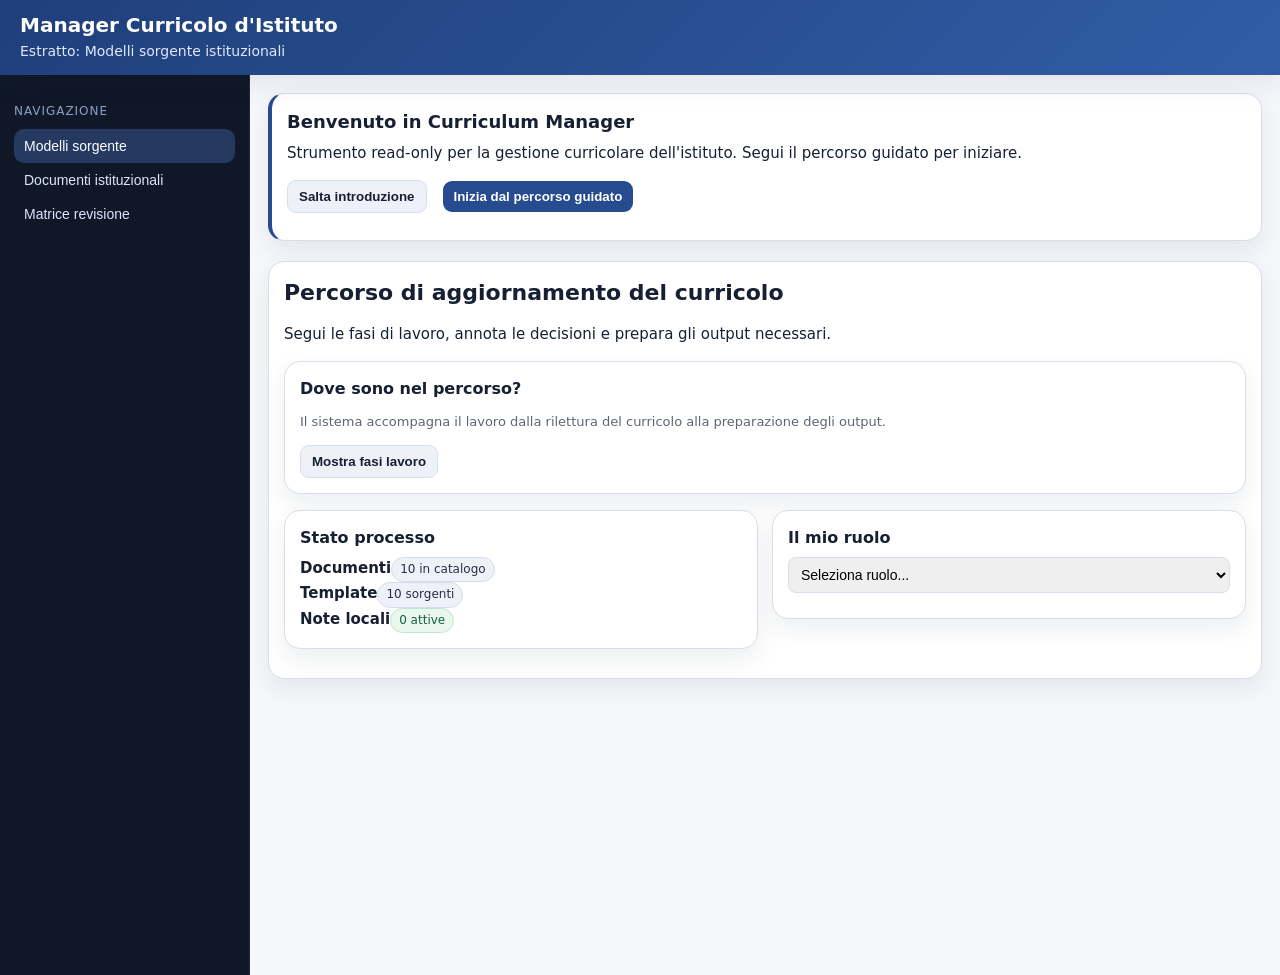
==== index.html @ 7577563c "MGR-056: process timeline user guidance - revised home with 6-phase curriculum update workflow" ====
<!doctype html>
<html lang="it">
<head>
  <meta charset="utf-8">
  <meta name="viewport" content="width=device-width,initial-scale=1">
  <title>Manager Curricolo d'Istituto - Modelli sorgente</title>
  <link rel="stylesheet" href="src/styles.css">
</head>
<body>
  <header>
    <h1 id="appTitle">Manager Curricolo d'Istituto</h1>
    <p id="appSubtitle">Estratto: Modelli sorgente istituzionali</p>
  </header>

  <div class="layout">
    <nav id="sidebar">
      <div class="nav-title">Navigazione</div>
      <button data-view="modelliSorgente" class="active">Modelli sorgente</button>
    </nav>

<main>
      <section id="modelliSorgente" class="view active"></section>
      <section id="documentiIstituzionali" class="view"></section>
      <section id="matriceRevisione" class="view"></section>
    </main>

  <script src="src/data/sourceTemplateCatalog.js"></script>
  <script src="src/data/institutionalDocumentsCatalog.js"></script>
  <script src="src/data/revisionMatrixCatalog.js"></script>
  <script src="src/data/workflowProcessCatalog.js"></script>
  <script src="src/data/roleWorkPathsCatalog.js"></script>
  <script src="src/data/processTimelineCatalog.js"></script>
  <script src="src/components/layout.js"></script>
  <script src="src/components/sidebar.js"></script>
  <script src="src/components/noticeBox.js"></script>
  <script src="src/views/modelliSorgenteView.js"></script>
  <script src="src/views/documentiIstituzionaliView.js"></script>
  <script src="src/views/matriceRevisioneView.js"></script>
  <script src="src/app.js"></script>
</body>
</html>
---- src/styles.css ----
/* Base styles - vanilla CSS no dependencies */
:root {
  --bg: #f6f7fb;
  --panel: #fff;
  --ink: #172033;
  --muted: #5d6575;
  --line: #d8deea;
  --primary: #274b8f;
  --primary2: #eef3ff;
  --danger: #a12a2a;
  --ok: #1f7a4d;
  --warn: #946200;
  --shadow: 0 10px 24px rgba(18, 33, 66, .08);
  --radius: 16px;
}

* { box-sizing: border-box; }

body {
  margin: 0;
  font-family: system-ui, -apple-system, Segoe UI, Roboto, Arial, sans-serif;
  background: var(--bg);
  color: var(--ink);
  line-height: 1.45;
  font-size: 15px;
}

a { color: var(--primary); }

/* Layout */
header {
  position: relative;
  z-index: 20;
  background: linear-gradient(135deg, #1f3f7a, #315da7);
  color: white;
  padding: 14px 20px;
  box-shadow: var(--shadow);
}

header h1 { margin: 0; font-size: 20px; line-height: 1.15; }
header p { margin: 4px 0 0; color: #dfe8ff; font-size: 14px; }

.layout {
  display: grid;
  grid-template-columns: minmax(220px, 250px) minmax(0, 1fr);
}

nav {
  background: #101827;
  color: #dbe5ff;
  padding: 14px;
  border-right: 1px solid #1f2b44;
  position: sticky;
  top: 0;
  height: 100vh;
  overflow: auto;
}

nav .nav-title {
  font-size: 12px;
  text-transform: uppercase;
  color: #8ca0c8;
  margin: 14px 0 8px;
  letter-spacing: .08em;
}

nav button {
  width: 100%;
  display: block;
  text-align: left;
  border: 0;
  background: transparent;
  color: #dbe5ff;
  padding: 9px 10px;
  border-radius: 10px;
  cursor: pointer;
  font-size: 14px;
}

nav button:hover,
nav button.active {
  background: #263a61;
  color: white;
}

main {
  padding: 18px;
  max-width: 100%;
  overflow: hidden;
}

section.view { display: none; }
section.view.active { display: block; }

/* Cards */
.card {
  background: var(--panel);
  border: 1px solid var(--line);
  border-radius: var(--radius);
  box-shadow: var(--shadow);
  padding: 15px;
  margin-bottom: 14px;
}

.card h2 { font-size: 22px; margin: 0 0 8px; }
.card h3 { font-size: 18px; margin: 0 0 8px; }

/* Grid */
.grid { display: grid; gap: 14px; }
.grid.cols-2 { grid-template-columns: repeat(2, minmax(0, 1fr)); }

/* Toolbar */
.toolbar {
  display: flex;
  gap: 8px;
  align-items: center;
  flex-wrap: wrap;
  margin: 12px 0;
}

/* Buttons */
button.action {
  border: 0;
  border-radius: 9px;
  background: var(--primary);
  color: white;
  padding: 8px 11px;
  cursor: pointer;
  font-weight: 650;
}

button.action.secondary {
  background: #eef1f7;
  color: #172033;
  border: 1px solid var(--line);
}

/* Badge */
.badge {
  display: inline-block;
  border-radius: 999px;
  padding: 3px 8px;
  font-size: 12px;
  background: #eef1f7;
  color: #253049;
  border: 1px solid #d6dceb;
}

.badge.ok { background: #eaf7ef; color: #17613b; border-color: #bfe7cf; }
.badge.warn { background: #fff7e6; color: #7c5100; border-color: #f1d28d; }
.badge.danger { background: #fff0f0; color: #912828; border-color: #efb5b5; }

/* Notice */
.notice {
  border-left: 4px solid var(--primary);
  background: #f1f5ff;
  padding: 10px 12px;
  border-radius: 10px;
  margin: 12px 0;
}

.notice.warn { border-color: var(--warn); background: #fff7e6; }
.notice.danger { border-color: var(--danger); background: #fff0f0; }

/* Institutional template grid - MGR-025 */
.institutional-template-grid {
  display: grid;
  grid-template-columns: repeat(2, minmax(0, 1fr));
  gap: 14px;
  margin-top: 12px;
}

.institutional-template-card {
  border: 1px solid var(--line);
  border-radius: 16px;
  background: #fff;
  padding: 14px;
  box-shadow: var(--shadow);
}

.institutional-template-card h3 {
  margin: 0 0 6px;
  font-size: 17px;
  color: #182033;
}

.institutional-template-card .template-meta {
  font-size: 12px;
  color: var(--muted);
  display: flex;
  gap: 6px;
  flex-wrap: wrap;
  margin: 6px 0 10px;
}

.institutional-template-card .template-sections {
  font-size: 13px;
  color: #3f4b5f;
  margin: 8px 0 10px;
}

/* Institutional document grid */
.institutional-document-grid {
  display: grid;
  grid-template-columns: repeat(2, minmax(0, 1fr));
  gap: 14px;
  margin-top: 12px;
}

.institutional-document-card {
  border: 1px solid var(--line);
  border-radius: 16px;
  background: #fff;
  padding: 14px;
  box-shadow: var(--shadow);
}

.institutional-document-card h3 {
  margin: 0 0 6px;
  font-size: 17px;
  color: #182033;
}

/* Revision matrix */
.revision-matrix {
  display: grid;
  grid-template-columns: 1fr;
  gap: 12px;
  margin-top: 12px;
}

.revision-matrix-card {
  border: 1px solid var(--line);
  border-radius: 14px;
  background: #fff;
  padding: 14px;
  box-shadow: var(--shadow);
}

.revision-matrix-card h3 {
  margin: 0 0 6px;
  font-size: 16px;
  color: #182033;
}

.revision-matrix-card .row {
  margin: 8px 0;
  font-size: 13px;
}

.revision-matrix-card .row strong {
  display: block;
  font-size: 12px;
  color: var(--muted);
  text-transform: uppercase;
  letter-spacing: .04em;
}

.revision-check-list {
  margin: 4px 0 0 16px;
  font-size: 12px;
  color: #3f4b5f;
}

/* Path pill */
.path-pill {
  font-family: ui-monospace, SFMono-Regular, Consolas, monospace;
  font-size: 11px;
  background: #f1f3f8;
  border: 1px solid var(--line);
  border-radius: 999px;
  padding: 3px 7px;
  display: inline-block;
  max-width: 260px;
  overflow: hidden;
  text-overflow: ellipsis;
  white-space: nowrap;
}

/* Responsive */
@media (max-width: 1100px) {
  .grid.cols-4 { grid-template-columns: repeat(2, minmax(0, 1fr)); }
  .layout { grid-template-columns: 210px minmax(0, 1fr); }
}

@media (max-width: 820px) {
  header { padding: 12px; }
  header h1 { font-size: 18px; }
  header p { font-size: 13px; }
  .layout { display: block; }
  nav {
    display: none;
    position: relative;
    height: auto;
    top: 0;
    border-right: 0;
    border-bottom: 1px solid #1f2b44;
  }
  body.nav-open nav { display: block; }
  main { padding: 12px; }
  .grid.cols-2,
  .grid.cols-4 { grid-template-columns: 1fr; }
}

@media (max-width: 1000px) {
  .institutional-template-grid { grid-template-columns: 1fr; }
}

/* Print */
@media print {
  nav,
  .no-print,
  .statusbar,
  .modal-backdrop { display: none !important; }
  .layout { display: block; }
  main { padding: 12px; }
  body { font-size: 12pt; line-height: 1.35; }
  header { 
    background: #101827; 
    padding: 12px 16px; 
    margin-bottom: 16px;
  }
  header h1 { font-size: 18pt; }
  header p { font-size: 11pt; }
  .card { 
    box-shadow: none; 
    border: 1px solid #999; 
    break-inside: avoid;
    padding: 12px;
    margin-bottom: 12px;
  }
  .card h2 { font-size: 16pt; margin: 0 0 8px; }
  .card h3 { font-size: 13pt; margin: 0 0 6px; }
  section.view { display: block !important; }
  .revision-matrix { gap: 10px; }
  .revision-matrix-card h3 { font-size: 12pt; }
  .revision-check-list { font-size: 10pt; }
  .notice { 
    border-left-width: 3px; 
    padding: 8px 10px; 
    margin: 8px 0; 
  }
  textarea.draft-note-input { 
    font-size: 10pt; 
    border: 1px solid #999; 
    padding: 6px;
    display: block !important;
  }
}
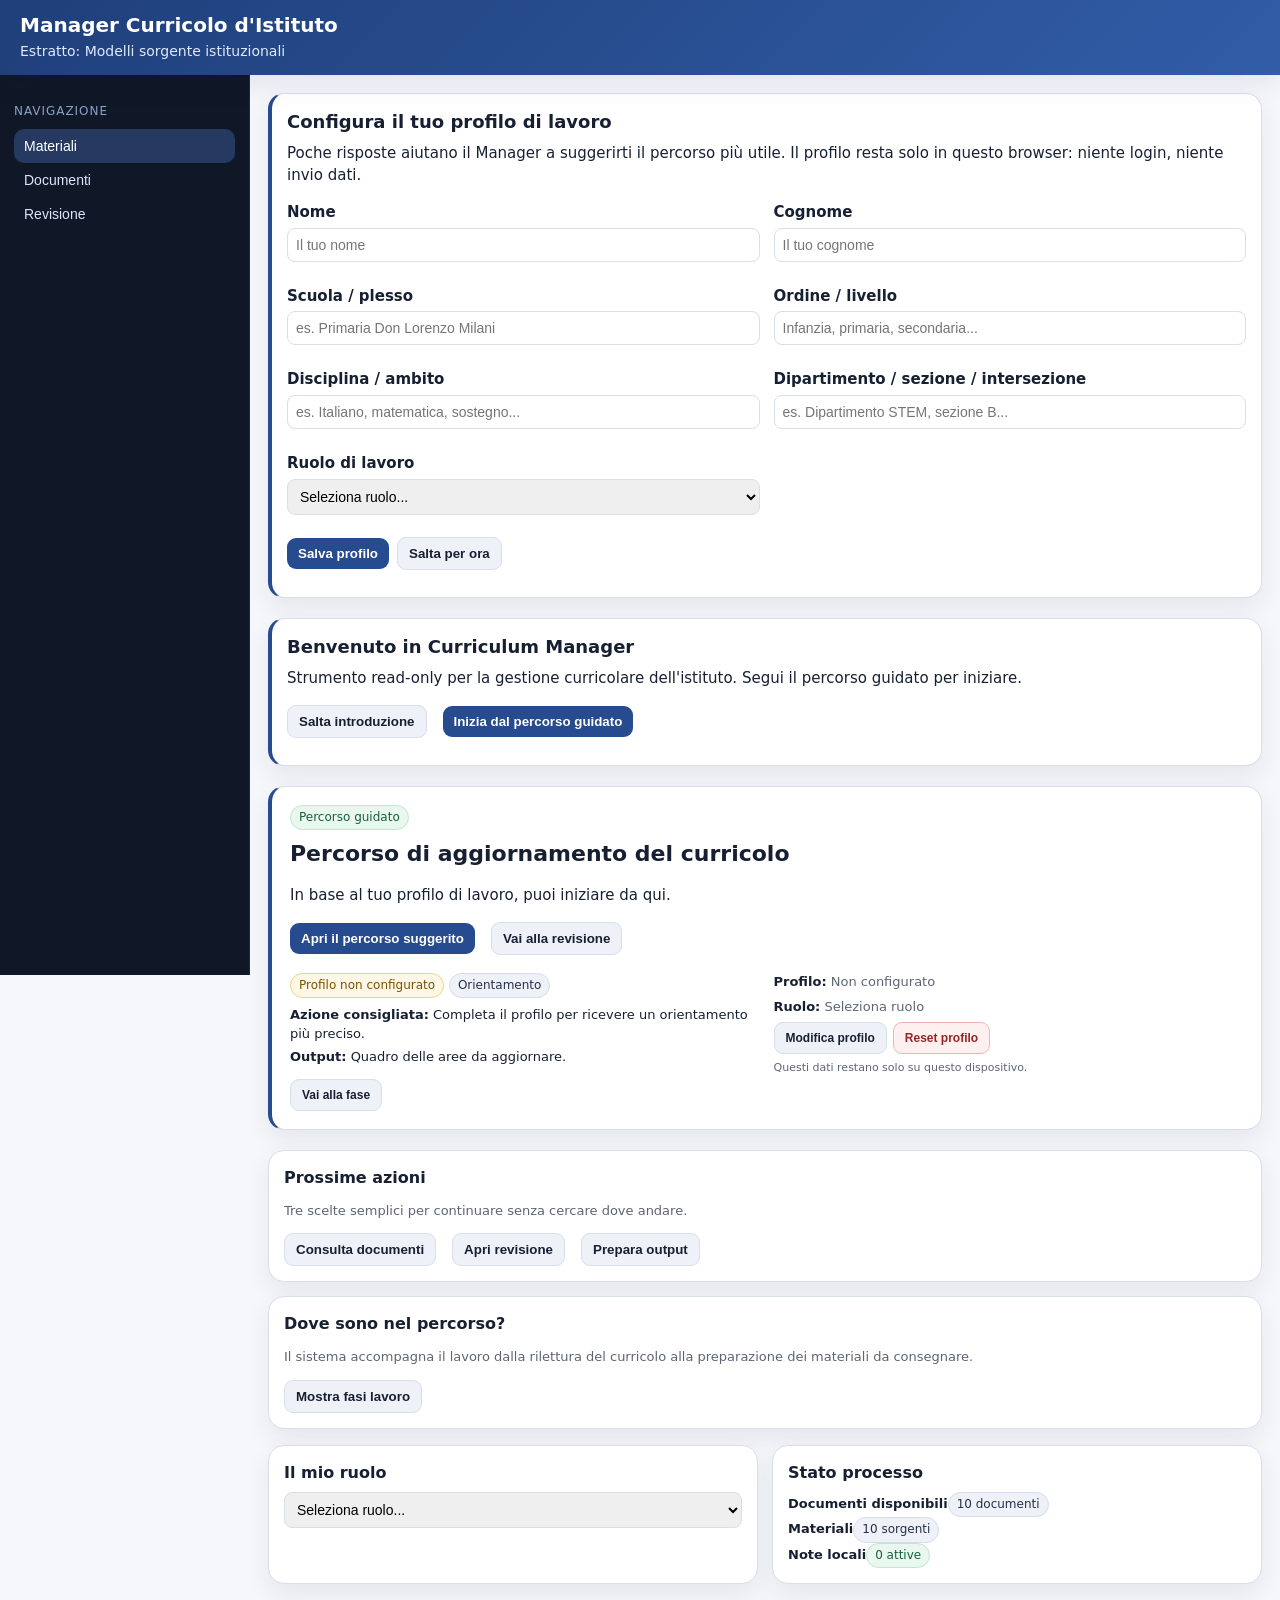
==== commit 9dac108d: "feat: add document content reading view" ====
--- a/index.html
+++ b/index.html
@@ -24,18 +24,19 @@
       <section id="matriceRevisione" class="view"></section>
     </main>
 
-  <script src="src/data/sourceTemplateCatalog.js"></script>
-  <script src="src/data/institutionalDocumentsCatalog.js"></script>
-  <script src="src/data/revisionMatrixCatalog.js"></script>
-  <script src="src/data/workflowProcessCatalog.js"></script>
-  <script src="src/data/roleWorkPathsCatalog.js"></script>
-  <script src="src/data/processTimelineCatalog.js"></script>
-  <script src="src/components/layout.js"></script>
-  <script src="src/components/sidebar.js"></script>
-  <script src="src/components/noticeBox.js"></script>
-  <script src="src/views/modelliSorgenteView.js"></script>
-  <script src="src/views/documentiIstituzionaliView.js"></script>
-  <script src="src/views/matriceRevisioneView.js"></script>
-  <script src="src/app.js"></script>
+<script src="src/data/sourceTemplateCatalog.js"></script>
+   <script src="src/data/institutionalDocumentsCatalog.js"></script>
+   <script src="src/data/revisionMatrixCatalog.js"></script>
+   <script src="src/data/workflowProcessCatalog.js"></script>
+   <script src="src/data/roleWorkPathsCatalog.js"></script>
+   <script src="src/data/processTimelineCatalog.js"></script>
+   <script src="src/data/documentContentCatalog.js"></script>
+   <script src="src/components/layout.js"></script>
+   <script src="src/components/sidebar.js"></script>
+   <script src="src/components/noticeBox.js"></script>
+   <script src="src/views/modelliSorgenteView.js"></script>
+   <script src="src/views/documentiIstituzionaliView.js"></script>
+   <script src="src/views/matriceRevisioneView.js"></script>
+   <script src="src/app.js"></script>
 </body>
 </html>
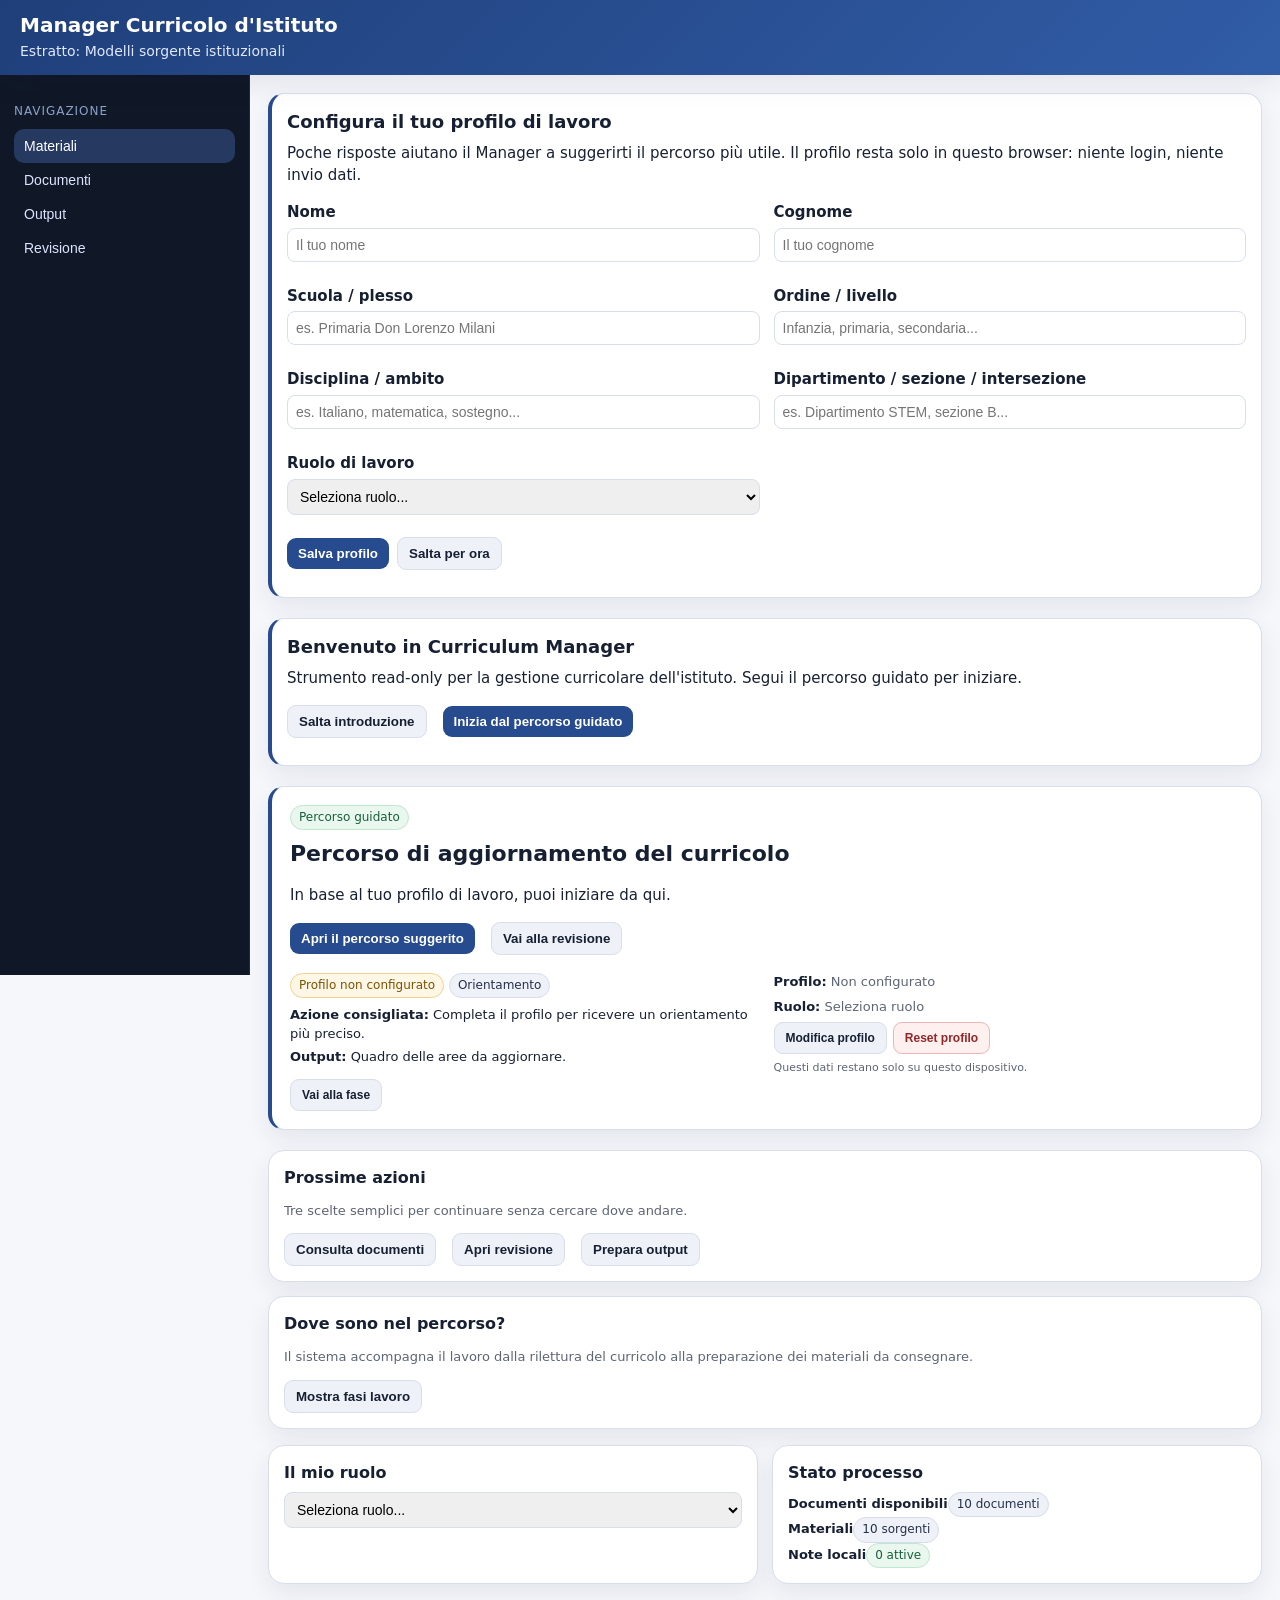
==== commit 32aee2bb: "feat: add local document output center" ====
--- a/index.html
+++ b/index.html
@@ -21,22 +21,26 @@
 <main>
       <section id="modelliSorgente" class="view active"></section>
       <section id="documentiIstituzionali" class="view"></section>
+      <section id="documentOutputCenter" class="view"></section>
       <section id="matriceRevisione" class="view"></section>
     </main>
 
 <script src="src/data/sourceTemplateCatalog.js"></script>
-   <script src="src/data/institutionalDocumentsCatalog.js"></script>
-   <script src="src/data/revisionMatrixCatalog.js"></script>
-   <script src="src/data/workflowProcessCatalog.js"></script>
-   <script src="src/data/roleWorkPathsCatalog.js"></script>
-   <script src="src/data/processTimelineCatalog.js"></script>
-   <script src="src/data/documentContentCatalog.js"></script>
-   <script src="src/components/layout.js"></script>
-   <script src="src/components/sidebar.js"></script>
-   <script src="src/components/noticeBox.js"></script>
-   <script src="src/views/modelliSorgenteView.js"></script>
-   <script src="src/views/documentiIstituzionaliView.js"></script>
-   <script src="src/views/matriceRevisioneView.js"></script>
-   <script src="src/app.js"></script>
+    <script src="src/data/institutionalDocumentsCatalog.js"></script>
+    <script src="src/data/revisionMatrixCatalog.js"></script>
+    <script src="src/data/workflowProcessCatalog.js"></script>
+    <script src="src/data/roleWorkPathsCatalog.js"></script>
+    <script src="src/data/processTimelineCatalog.js"></script>
+    <script src="src/data/documentContentCatalog.js"></script>
+    <script src="src/data/documentSourceImportMap.js"></script>
+    <script src="src/data/editableDocumentDraftModel.js"></script>
+    <script src="src/components/layout.js"></script>
+    <script src="src/components/sidebar.js"></script>
+    <script src="src/components/noticeBox.js"></script>
+    <script src="src/views/modelliSorgenteView.js"></script>
+    <script src="src/views/documentOutputCenterView.js"></script>
+    <script src="src/views/documentiIstituzionaliView.js"></script>
+    <script src="src/views/matriceRevisioneView.js"></script>
+    <script src="src/app.js"></script>
 </body>
-</html>+</html>
--- a/src/styles.css
+++ b/src/styles.css
@@ -221,6 +221,41 @@
   color: #182033;
 }
 
+/* Document Output Center */
+.output-summary-grid {
+  display: grid;
+  grid-template-columns: repeat(5, minmax(120px, 1fr));
+  gap: 10px;
+  margin-top: 12px;
+}
+
+.output-summary-item {
+  border: 1px solid var(--line);
+  border-radius: 10px;
+  background: #fff;
+  padding: 10px;
+}
+
+.output-summary-item strong {
+  display: block;
+  font-size: 22px;
+  color: var(--primary);
+}
+
+.output-summary-item span {
+  color: var(--muted);
+  font-size: 12px;
+}
+
+.document-output-list {
+  display: grid;
+  gap: 12px;
+}
+
+.document-output-card h3 {
+  margin-top: 8px;
+}
+
 /* Revision matrix */
 .revision-matrix {
   display: grid;
@@ -304,6 +339,11 @@
 
 @media (max-width: 1000px) {
   .institutional-template-grid { grid-template-columns: 1fr; }
+  .output-summary-grid { grid-template-columns: repeat(2, minmax(0, 1fr)); }
+}
+
+@media (max-width: 560px) {
+  .output-summary-grid { grid-template-columns: 1fr; }
 }
 
 /* Print */
@@ -346,4 +386,26 @@
     padding: 6px;
     display: block !important;
   }
-}+  /* Editable document print styles */
+  .editable-document-section {
+    border: 1px solid #666;
+    padding: 14px;
+    margin-bottom: 16px;
+  }
+  .editable-draft-textarea {
+    display: none !important;
+  }
+  .print-draft-content {
+    display: block !important;
+    font-size: 11pt;
+    line-height: 1.4;
+    white-space: pre-wrap;
+    margin: 8px 0 12px;
+    padding: 8px;
+    border-left: 3px solid #274b8f;
+    background: #f8f9fc;
+  }
+  .print-draft-content p {
+    margin: 0 0 8px;
+  }
+}
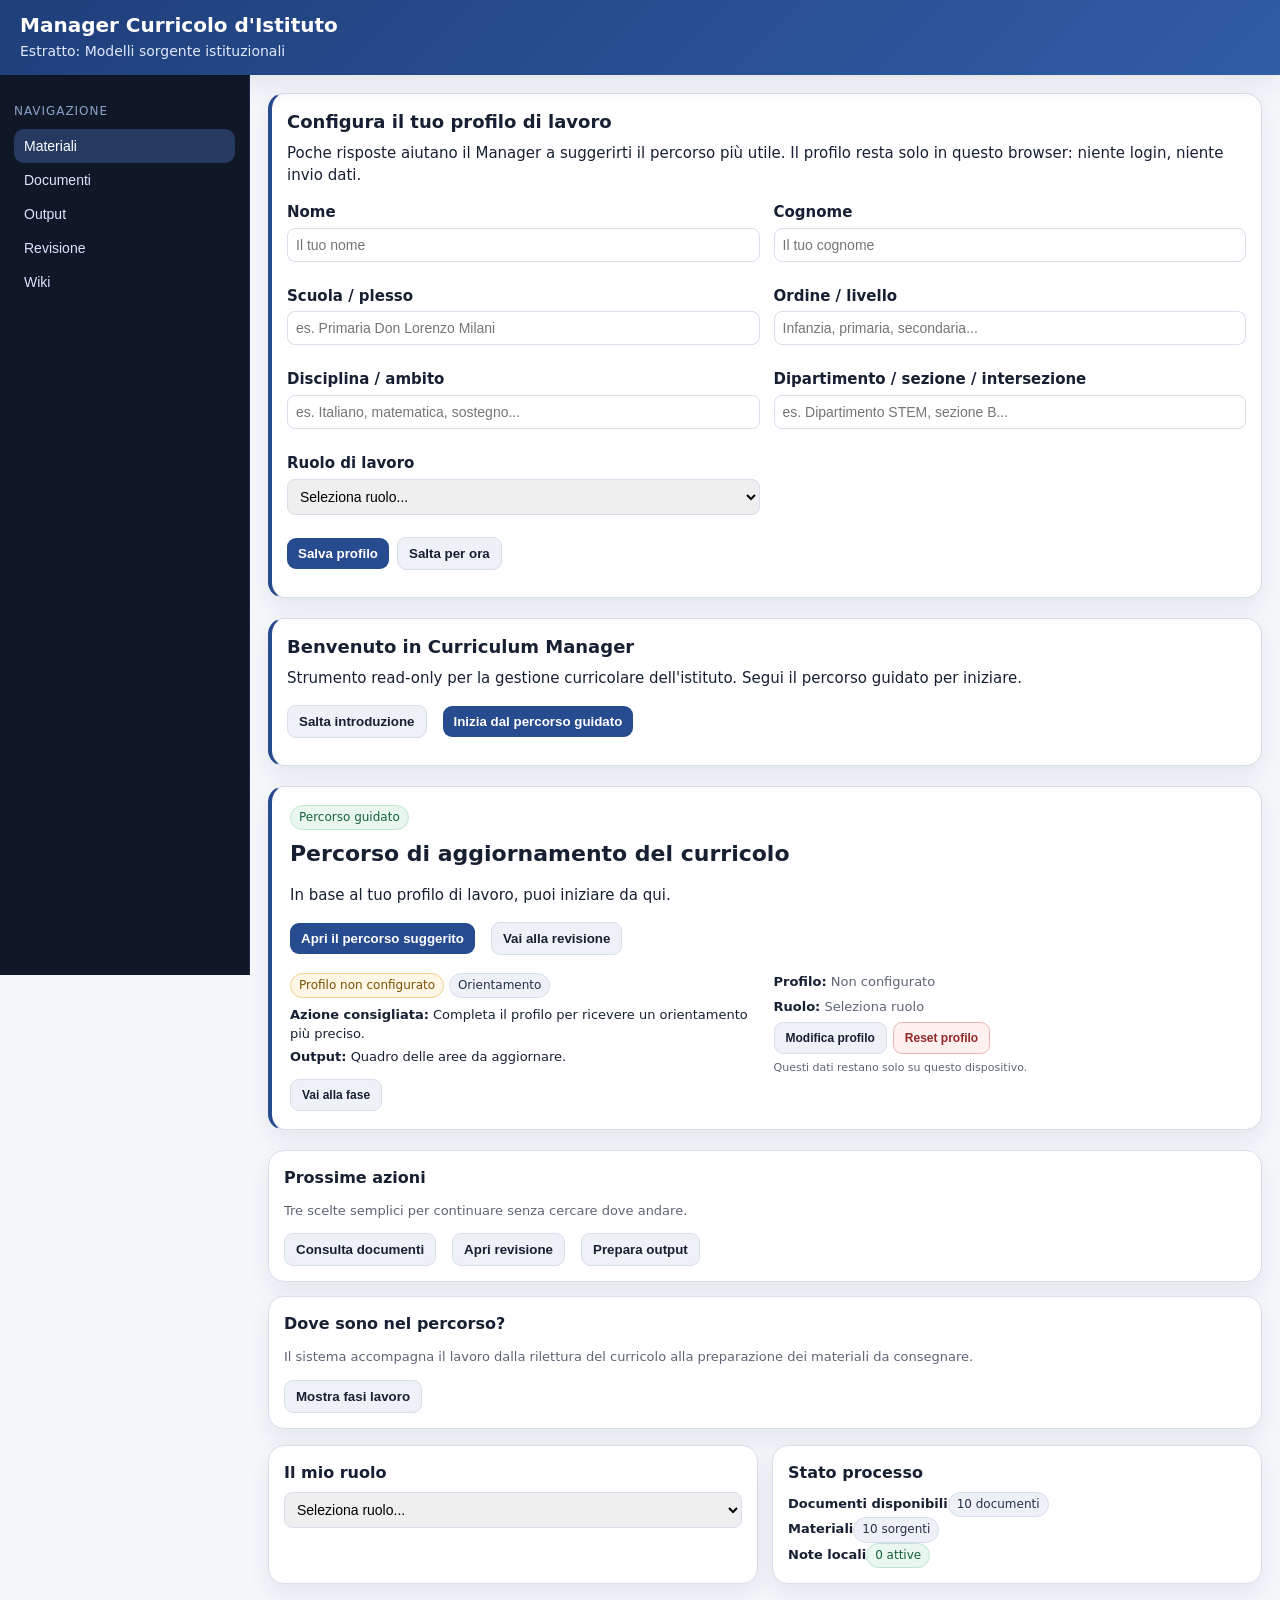
==== commit e9f9be9e: "feat: add local wiki guide view" ====
--- a/index.html
+++ b/index.html
@@ -23,6 +23,7 @@
       <section id="documentiIstituzionali" class="view"></section>
       <section id="documentOutputCenter" class="view"></section>
       <section id="matriceRevisione" class="view"></section>
+      <section id="wiki" class="view"></section>
     </main>
 
 <script src="src/data/sourceTemplateCatalog.js"></script>
@@ -34,6 +35,7 @@
     <script src="src/data/documentContentCatalog.js"></script>
     <script src="src/data/documentSourceImportMap.js"></script>
     <script src="src/data/editableDocumentDraftModel.js"></script>
+    <script src="src/data/wikiCatalog.js"></script>
     <script src="src/components/layout.js"></script>
     <script src="src/components/sidebar.js"></script>
     <script src="src/components/noticeBox.js"></script>
@@ -41,6 +43,7 @@
     <script src="src/views/documentOutputCenterView.js"></script>
     <script src="src/views/documentiIstituzionaliView.js"></script>
     <script src="src/views/matriceRevisioneView.js"></script>
+    <script src="src/views/wikiView.js"></script>
     <script src="src/app.js"></script>
 </body>
-</html>
+</html>
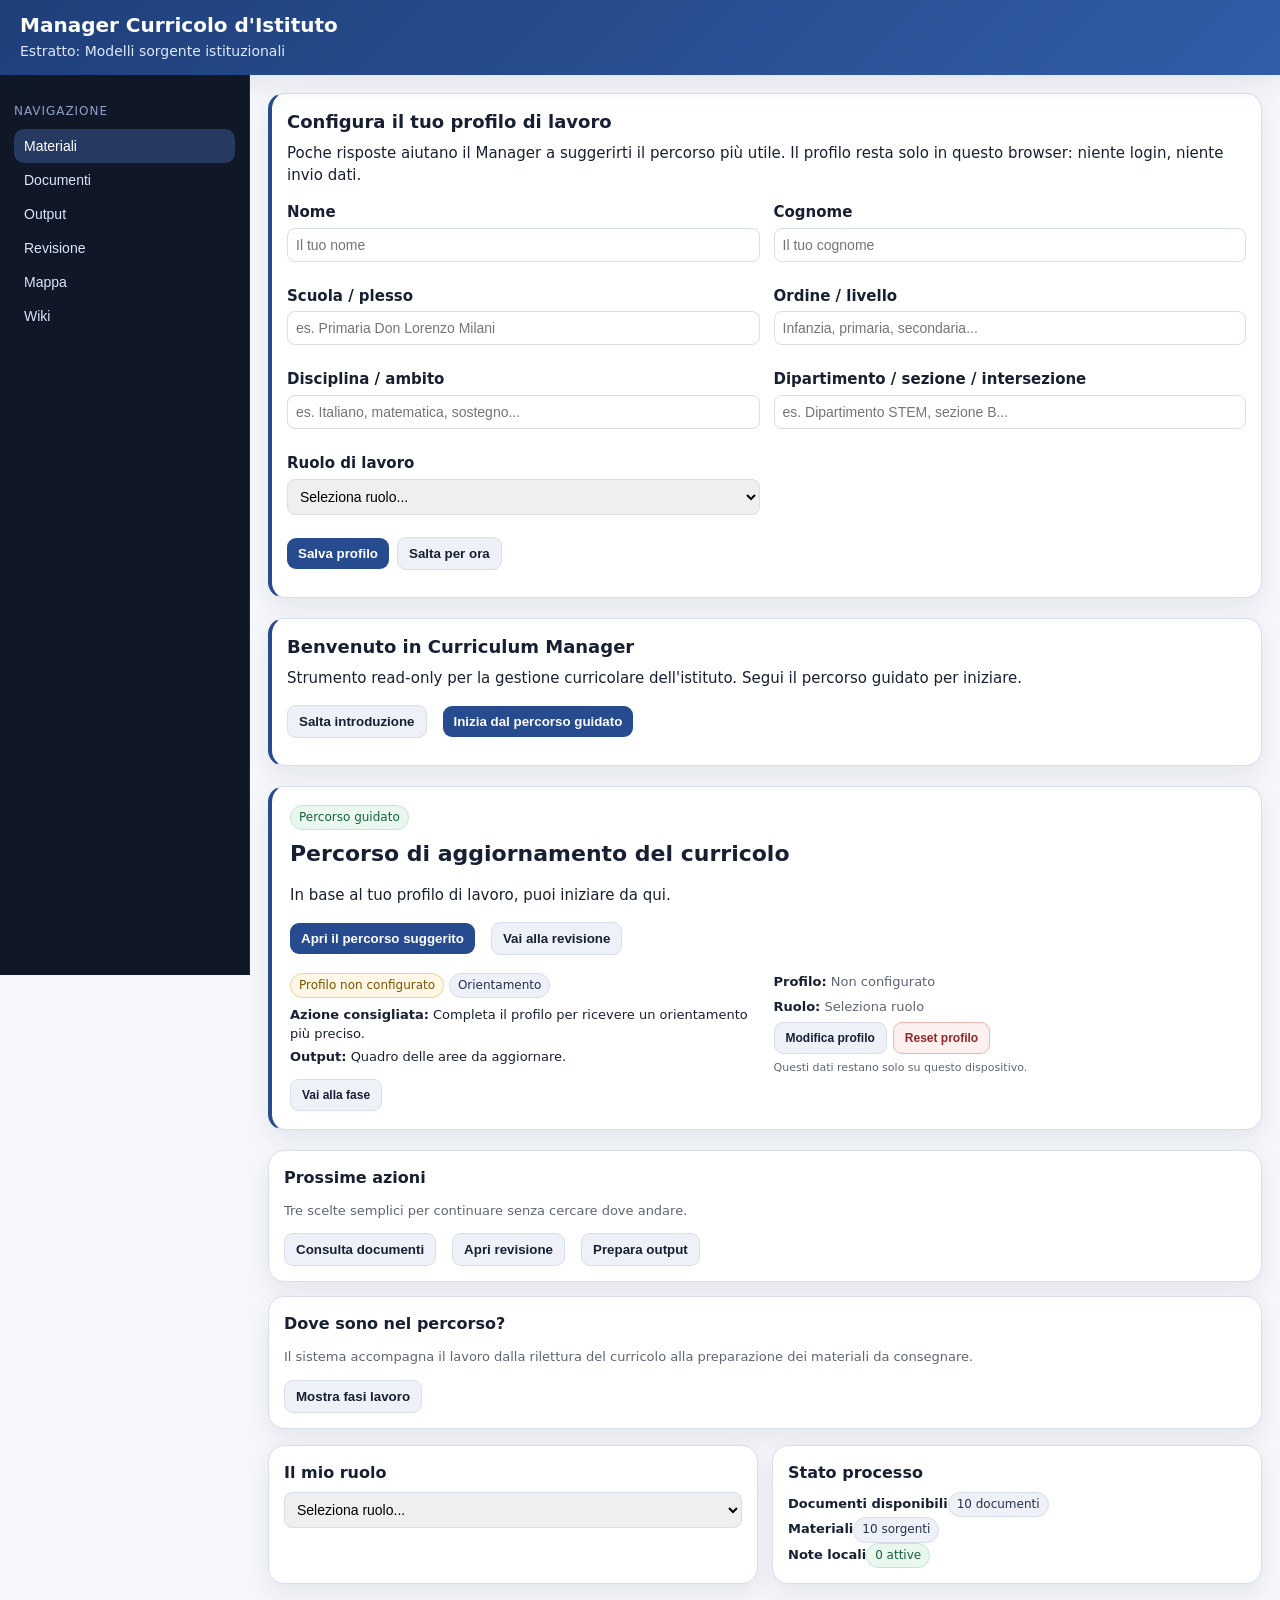
==== commit 5b57d292: "feat: add read-only curriculum completion map" ====
--- a/index.html
+++ b/index.html
@@ -23,6 +23,7 @@
       <section id="documentiIstituzionali" class="view"></section>
       <section id="documentOutputCenter" class="view"></section>
       <section id="matriceRevisione" class="view"></section>
+      <section id="completionMap" class="view"></section>
       <section id="wiki" class="view"></section>
     </main>
 
@@ -36,6 +37,7 @@
     <script src="src/data/documentSourceImportMap.js"></script>
     <script src="src/data/editableDocumentDraftModel.js"></script>
     <script src="src/data/wikiCatalog.js"></script>
+    <script src="src/data/completionMapCatalog.js"></script>
     <script src="src/components/layout.js"></script>
     <script src="src/components/sidebar.js"></script>
     <script src="src/components/noticeBox.js"></script>
@@ -43,6 +45,7 @@
     <script src="src/views/documentOutputCenterView.js"></script>
     <script src="src/views/documentiIstituzionaliView.js"></script>
     <script src="src/views/matriceRevisioneView.js"></script>
+    <script src="src/views/completionMapView.js"></script>
     <script src="src/views/wikiView.js"></script>
     <script src="src/app.js"></script>
 </body>
--- a/src/styles.css
+++ b/src/styles.css
@@ -409,3 +409,137 @@
     margin: 0 0 8px;
   }
 }
+
+/* Completion Map (MGR-082) */
+.cm-container {
+  max-width: 1100px;
+}
+
+.cm-header {
+  margin-bottom: 18px;
+}
+
+.cm-header h1 {
+  margin: 0 0 8px;
+  font-size: 22px;
+  color: #182033;
+}
+
+.cm-intro {
+  margin: 0;
+  color: #5d6575;
+  font-size: 14px;
+  line-height: 1.5;
+}
+
+.cm-summary {
+  display: grid;
+  grid-template-columns: repeat(5, minmax(120px, 1fr));
+  gap: 10px;
+  margin: 16px 0 22px;
+}
+
+.cm-summary-item {
+  border: 1px solid var(--line);
+  border-radius: 12px;
+  background: #fff;
+  padding: 12px;
+  text-align: center;
+  box-shadow: var(--shadow);
+}
+
+.cm-summary-item strong {
+  display: block;
+  font-size: 24px;
+  color: var(--primary);
+}
+
+.cm-summary-item span {
+  font-size: 12px;
+  color: var(--muted);
+}
+
+.cm-areas {
+  display: grid;
+  grid-template-columns: repeat(2, minmax(0, 1fr));
+  gap: 14px;
+}
+
+.cm-area-card {
+  border: 1px solid var(--line);
+  border-radius: 16px;
+  background: #fff;
+  padding: 16px;
+  box-shadow: var(--shadow);
+}
+
+.cm-area-header {
+  display: flex;
+  align-items: center;
+  justify-content: space-between;
+  gap: 10px;
+  margin-bottom: 8px;
+}
+
+.cm-area-header h3 {
+  margin: 0;
+  font-size: 16px;
+  color: #182033;
+}
+
+.cm-area-desc {
+  margin: 0 0 10px;
+  font-size: 13px;
+  color: #3f4b5f;
+}
+
+.cm-present {
+  margin: 6px 0;
+  font-size: 13px;
+  color: #17613b;
+}
+
+.cm-missing {
+  margin: 6px 0;
+  font-size: 13px;
+  color: #7c3600;
+}
+
+.cm-evidence {
+  margin: 6px 0;
+  font-size: 13px;
+  color: #253049;
+}
+
+.cm-docs {
+  margin: 6px 0;
+  font-size: 13px;
+  color: #253049;
+}
+
+.cm-validation-note {
+  margin-top: 10px;
+  font-size: 12px;
+  color: #5d6575;
+  border-top: 1px solid var(--line);
+  padding-top: 8px;
+}
+
+.cm-footer-notice {
+  margin-top: 20px;
+  padding: 12px;
+  border-left: 4px solid var(--primary);
+  background: #f1f5ff;
+  border-radius: 10px;
+  font-size: 13px;
+  color: #253049;
+}
+
+@media (max-width: 1000px) {
+  .cm-summary { grid-template-columns: repeat(3, minmax(0, 1fr)); }
+  .cm-areas { grid-template-columns: 1fr; }
+}
+
+@media (max-width: 560px) {
+  .cm-summary { grid-template-columns: repeat(2, minmax(0, 1fr)); }
+}
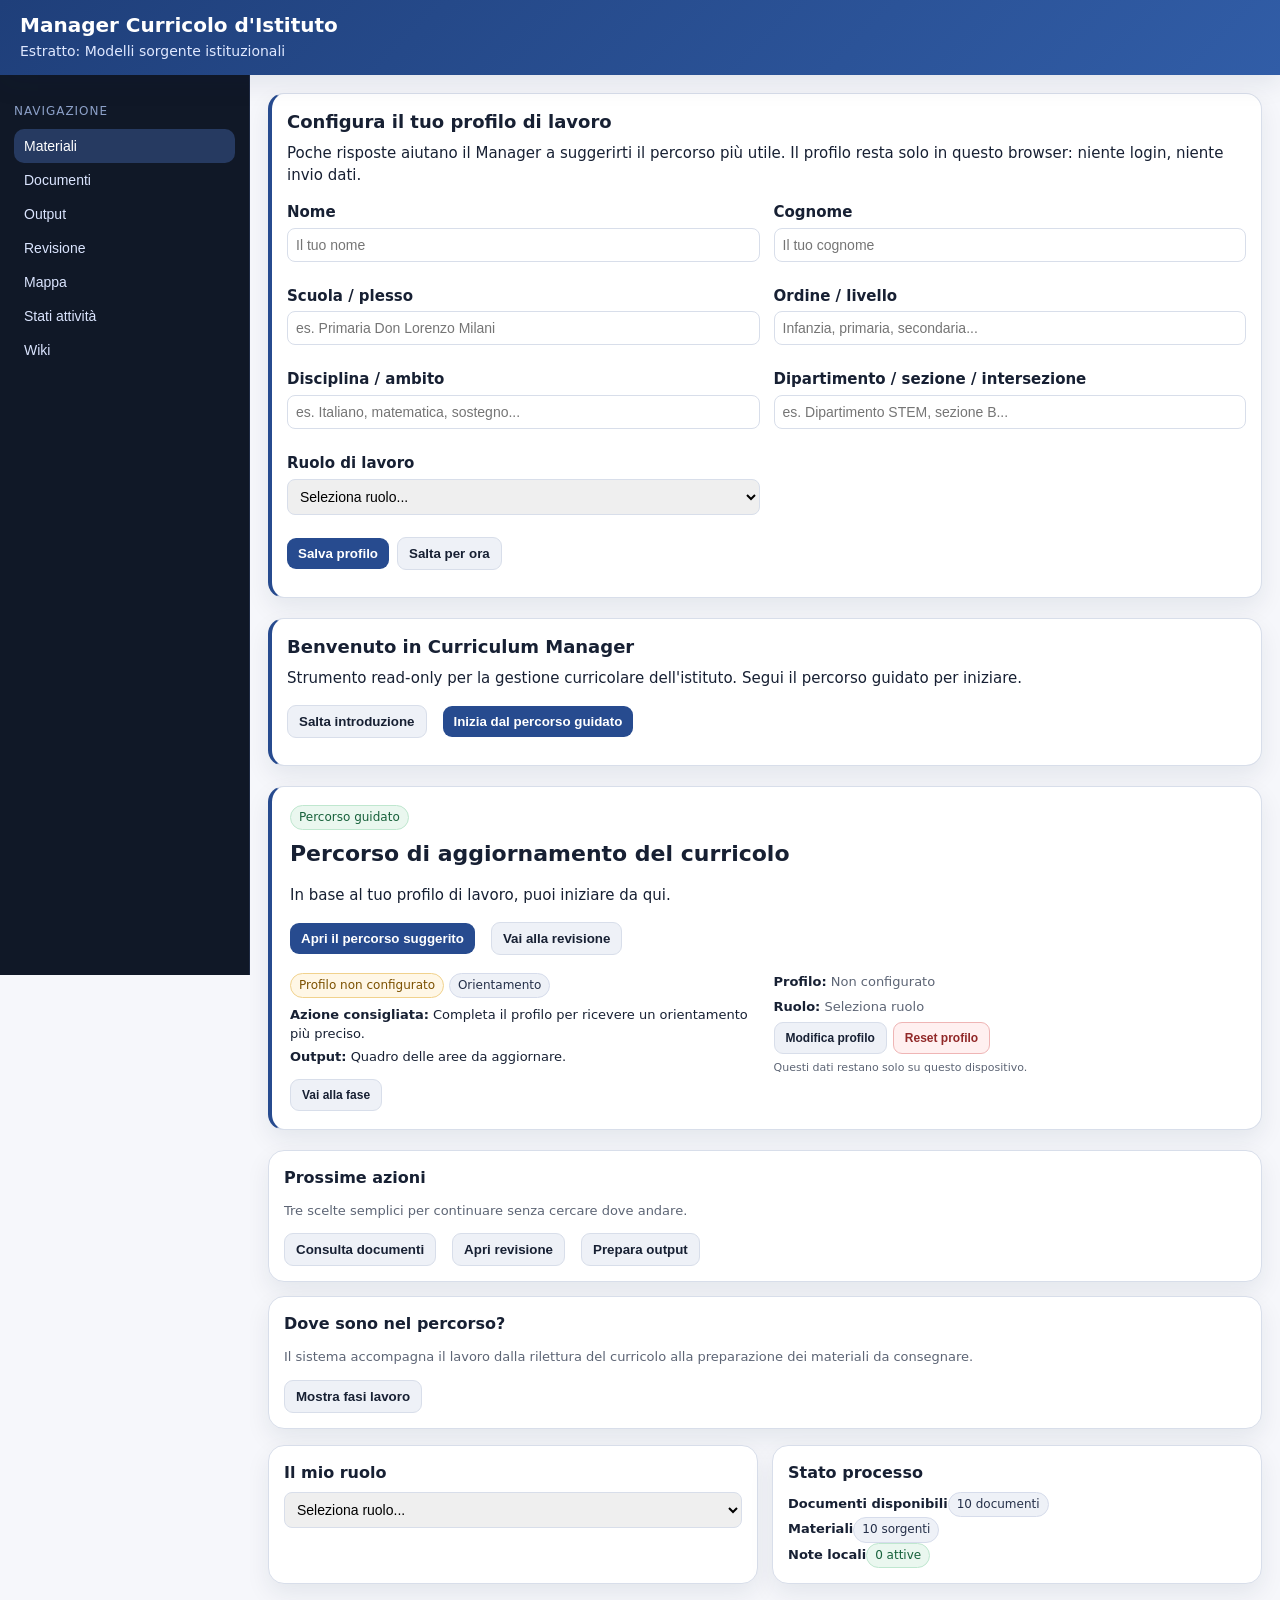
==== commit a2aa924f: "feat: add read-only activity state dedicated view" ====
--- a/index.html
+++ b/index.html
@@ -24,6 +24,7 @@
       <section id="documentOutputCenter" class="view"></section>
       <section id="matriceRevisione" class="view"></section>
       <section id="completionMap" class="view"></section>
+      <section id="activityStateReadOnly" class="view"></section>
       <section id="wiki" class="view"></section>
     </main>
 
@@ -47,6 +48,8 @@
     <script src="src/views/matriceRevisioneView.js"></script>
     <script src="src/views/completionMapView.js"></script>
     <script src="src/views/wikiView.js"></script>
+    <script src="src/data/activityStateFixtureCatalog.js"></script>
+    <script src="src/views/activityStateReadOnlyView.js"></script>
     <script src="src/app.js"></script>
 </body>
 </html>
--- a/src/styles.css
+++ b/src/styles.css
@@ -410,6 +410,34 @@
   }
 }
 
+/* Activity State Read-Only View (MGR-095A) */
+.as-container { max-width: 1100px; }
+.as-header-section { margin-bottom: 16px; }
+.as-header-section h1 { margin: 0 0 6px; font-size: 22px; color: #182033; }
+.as-intro { margin: 0; color: var(--muted); font-size: 14px; }
+.as-legend { display: flex; flex-wrap: wrap; gap: 10px; margin: 10px 0 16px; }
+.as-legend-item { display: inline-flex; align-items: center; gap: 6px; font-size: 12px; color: #374357; }
+.as-dot { width: 10px; height: 10px; border-radius: 50%; display: inline-block; }
+.as-dot-orientation { background: #cbd5f5; }
+.as-dot-work { background: #274b8f; }
+.as-dot-review { background: #f1c16d; }
+.as-dot-ready { background: #7fb3ff; }
+.as-dot-validated { background: #1f7a4d; }
+.as-dot-blocked { background: #a12a2a; }
+.as-dot-na { background: #8a94a6; }
+.as-cards { display: grid; grid-template-columns: repeat(2, minmax(0, 1fr)); gap: 14px; }
+.as-card { border: 1px solid var(--line); border-radius: 16px; background: #fff; padding: 16px; box-shadow: var(--shadow); }
+.as-header { display: flex; align-items: center; justify-content: space-between; gap: 10px; margin-bottom: 8px; }
+.as-header h3 { margin: 0; font-size: 16px; color: #182033; }
+.as-area { margin: 0 0 8px; font-size: 12px; color: var(--muted); }
+.as-desc { margin: 0 0 10px; font-size: 13px; color: #3f4b5f; }
+.as-evidence { margin: 6px 0; font-size: 13px; color: #253049; }
+.as-blocked { margin: 6px 0; font-size: 13px; color: #7c3600; }
+.as-validation-note { margin-top: 10px; font-size: 12px; color: #5d6575; border-top: 1px solid var(--line); padding-top: 8px; }
+.as-readonly-notice { margin-top: 12px; font-size: 12px; color: #5d6575; }
+.as-footer-notice { margin-top: 20px; padding: 12px; border-left: 4px solid var(--primary); background: #f1f5ff; border-radius: 10px; font-size: 13px; color: #253049; }
+@media (max-width: 1000px) { .as-cards { grid-template-columns: 1fr; } }
+
 /* Completion Map (MGR-082) */
 .cm-container {
   max-width: 1100px;
@@ -535,6 +563,21 @@
   color: #253049;
 }
 
+.cm-link-btn {
+  margin-top: 8px;
+  border: 1px solid var(--line);
+  border-radius: 8px;
+  background: #f1f5ff;
+  color: var(--primary);
+  padding: 6px 10px;
+  font-size: 13px;
+  cursor: pointer;
+}
+
+.cm-link-btn:hover {
+  background: #eef3ff;
+}
+
 @media (max-width: 1000px) {
   .cm-summary { grid-template-columns: repeat(3, minmax(0, 1fr)); }
   .cm-areas { grid-template-columns: 1fr; }
